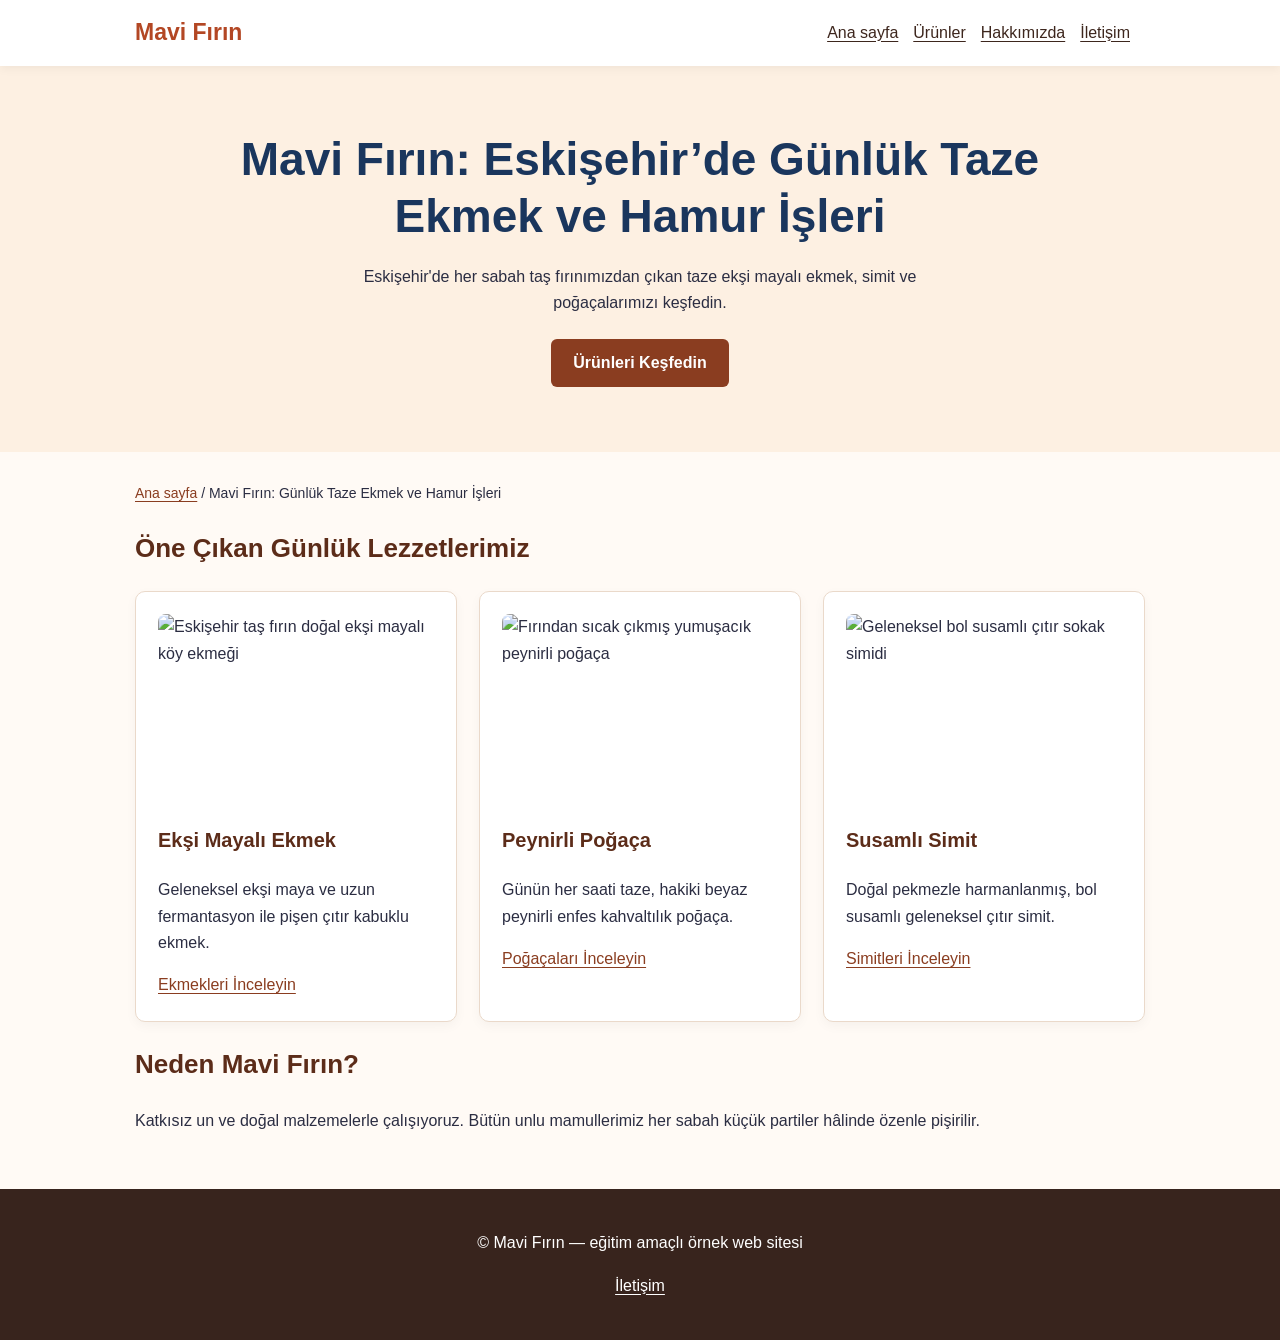
==== index.html @ 82b02103 "feat: Mavi Fırın web sitesi ve SEO geliştirmeleri (sewalaksu)" ====
<!doctype html>
<html lang="tr">

<head>
    <meta charset="utf-8">
    <meta name="viewport" content="width=device-width, initial-scale=1">
    <title>Mavi Fırın | Eskişehir Taze Ekmek ve Unlu Mamuller</title>
    <meta name="description"
        content="Eskişehir Tepebaşı'nda her sabah taş fırında pişen katkısız ekşi mayalı ekmekler, çıtır simit ve poğaçalar. Günlük taze lezzetlerimizi inceleyin.">
    <link rel="stylesheet" href="style.css">
    <!-- 8. hafta: Google etiketini Analytics arayüzünden alıp BURAYA yerleştirin; gerçek kimlik yazın. -->
</head>

<body>
    <header>
        <nav aria-label="Ana menü"><a href="index.html" class="brand">Mavi Fırın</a>
            <div><a href="index.html">Ana sayfa</a><a href="urunler.html">Ürünler</a><a
                    href="hakkimizda.html">Hakkımızda</a><a href="iletisim.html">İletişim</a></div>
        </nav>
    </header>
    <section class="hero">
        <h1>Mavi Fırın: Eskişehir’de Günlük Taze Ekmek ve Hamur İşleri</h1>
        <p>Eskişehir'de her sabah taş fırınımızdan çıkan taze ekşi mayalı ekmek, simit ve poğaçalarımızı keşfedin.</p>
        <a class="btn" href="urunler.html">Ürünleri Keşfedin</a>
    </section>
    <main>
        <p class="crumb"><a href="index.html">Ana sayfa</a> / Mavi Fırın: Günlük Taze Ekmek ve Hamur İşleri</p>
        <section>
            <h2>Öne Çıkan Günlük Lezzetlerimiz</h2>
            <div class="cards">
                <article class="card">
                    <img src="images/eksi-mayali-ekmek.jpg" alt="Eskişehir taş fırın doğal ekşi mayalı köy ekmeği" width="400" height="300" loading="lazy">
                    <h3>Ekşi Mayalı Ekmek</h3>
                    <p>Geleneksel ekşi maya ve uzun fermantasyon ile pişen çıtır kabuklu ekmek.</p>
                    <a href="urunler.html">Ekmekleri İnceleyin</a>
                </article>
                <article class="card">
                    <img src="images/peynirli-pogaca.jpg" alt="Fırından sıcak çıkmış yumuşacık peynirli poğaça" width="400" height="300" loading="lazy">
                    <h3>Peynirli Poğaça</h3>
                    <p>Günün her saati taze, hakiki beyaz peynirli enfes kahvaltılık poğaça.</p>
                    <a href="urunler.html">Poğaçaları İnceleyin</a>
                </article>
                <article class="card">
                    <img src="images/simit.jpg" alt="Geleneksel bol susamlı çıtır sokak simidi" width="400" height="300" loading="lazy">
                    <h3>Susamlı Simit</h3>
                    <p>Doğal pekmezle harmanlanmış, bol susamlı geleneksel çıtır simit.</p>
                    <a href="urunler.html">Simitleri İnceleyin</a>
                </article>
            </div>
        </section>
        <section>
            <h2>Neden Mavi Fırın?</h2>
            <p>Katkısız un ve doğal malzemelerle çalışıyoruz. Bütün unlu mamullerimiz her sabah küçük partiler hâlinde özenle pişirilir.</p>
        </section>
    </main>
    <footer>
        <p>© Mavi Fırın — eğitim amaçlı örnek web sitesi</p>
        <p><a href="iletisim.html">İletişim</a></p>
    </footer>
</body>

</html>
---- style.css ----
* {
    box-sizing: border-box;
}

body {
    margin: 0;
    font-family: Arial, Helvetica, sans-serif;
    color: #2b2d42;
    line-height: 1.65;
    background: #fffaf5;
}

header {
    background: #ffffff;
    box-shadow: 0 2px 10px rgba(0, 0, 0, 0.06);
    position: sticky;
    top: 0;
    z-index: 100;
}

nav {
    max-width: 1050px;
    margin: auto;
    display: flex;
    justify-content: space-between;
    align-items: center;
    gap: 18px;
    padding: 14px 20px;
    flex-wrap: wrap;
}

nav a {
    color: #3d261d;
    margin-right: 15px;
}

nav a:hover,
nav a:focus {
    text-decoration: underline;
}

.brand {
    font-weight: 800;
    font-size: 23px;
    color: #b34724;
    text-decoration: none;
}

.brand:hover,
.brand:focus {
    text-decoration: none;
    opacity: 0.9;
}

.hero {
    background: #fdf0e2;
    padding: 65px 20px;
    text-align: center;
}

.hero h1 {
    font-size: clamp(28px, 5vw, 46px);
    line-height: 1.25;
    max-width: 820px;
    margin: 0 auto 18px;
}

/* H02-U3: style.css dosyasında h1 için yazı rengi */
h1 {
    color: #1a365d;
}

/* H02-S3: Bağlantılara altı çizili görünüm */
a {
    color: #8a3d20;
    text-decoration: underline;
    text-underline-offset: 3px;
}

.hero p {
    max-width: 650px;
    margin: 0 auto 22px;
}

.btn {
    display: inline-block;
    background: #8a3d20;
    color: white;
    padding: 11px 22px;
    border-radius: 6px;
    text-decoration: none;
    font-weight: 600;
}

.btn:hover {
    background: #6e2e16;
}

main {
    max-width: 1050px;
    margin: 30px auto;
    padding: 0 20px;
}

h2 {
    font-size: 26px;
    color: #5c2c19;
}

h3 {
    font-size: 20px;
    color: #5c2c19;
}

.cards {
    display: grid;
    grid-template-columns: repeat(auto-fit, minmax(250px, 1fr));
    gap: 22px;
}

.card {
    background: #ffffff;
    padding: 22px;
    border-radius: 10px;
    border: 1px solid #ead9ca;
    box-shadow: 0 4px 12px rgba(0, 0, 0, 0.04);
}

.card img {
    width: 100%;
    height: 190px;
    object-fit: cover;
    border-radius: 8px;
    margin-bottom: 14px;
    display: block;
}

.notice {
    padding: 17px;
    background: #fff3e2;
    border-left: 5px solid #c26d25;
    margin: 25px 0;
}

footer {
    margin-top: 55px;
    padding: 25px;
    background: #38241d;
    color: #ffffff;
    text-align: center;
}

footer a {
    color: #ffffff;
    text-decoration: underline;
}

.crumb {
    font-size: 14px;
}

label {
    display: block;
    margin: 15px 0 4px;
    font-weight: 600;
}

input,
textarea {
    width: 100%;
    max-width: 550px;
    padding: 10px;
    border: 1px solid #987b6c;
    border-radius: 6px;
}

button {
    background: #8a3d20;
    color: white;
    padding: 12px 24px;
    border: 0;
    border-radius: 6px;
    cursor: pointer;
    font-weight: 600;
}

button:hover {
    background: #6e2e16;
}

/* H02-S4: Taşan öğeleri engelleme kuralları (responsive ve max-width) */
img,
table,
pre {
    max-width: 100%;
    height: auto;
}

@media (max-width: 600px) {
    nav {
        display: block;
    }

    nav a {
        display: inline-block;
        margin: 4px 9px 4px 0;
    }

    .hero {
        padding: 45px 16px;
    }
}
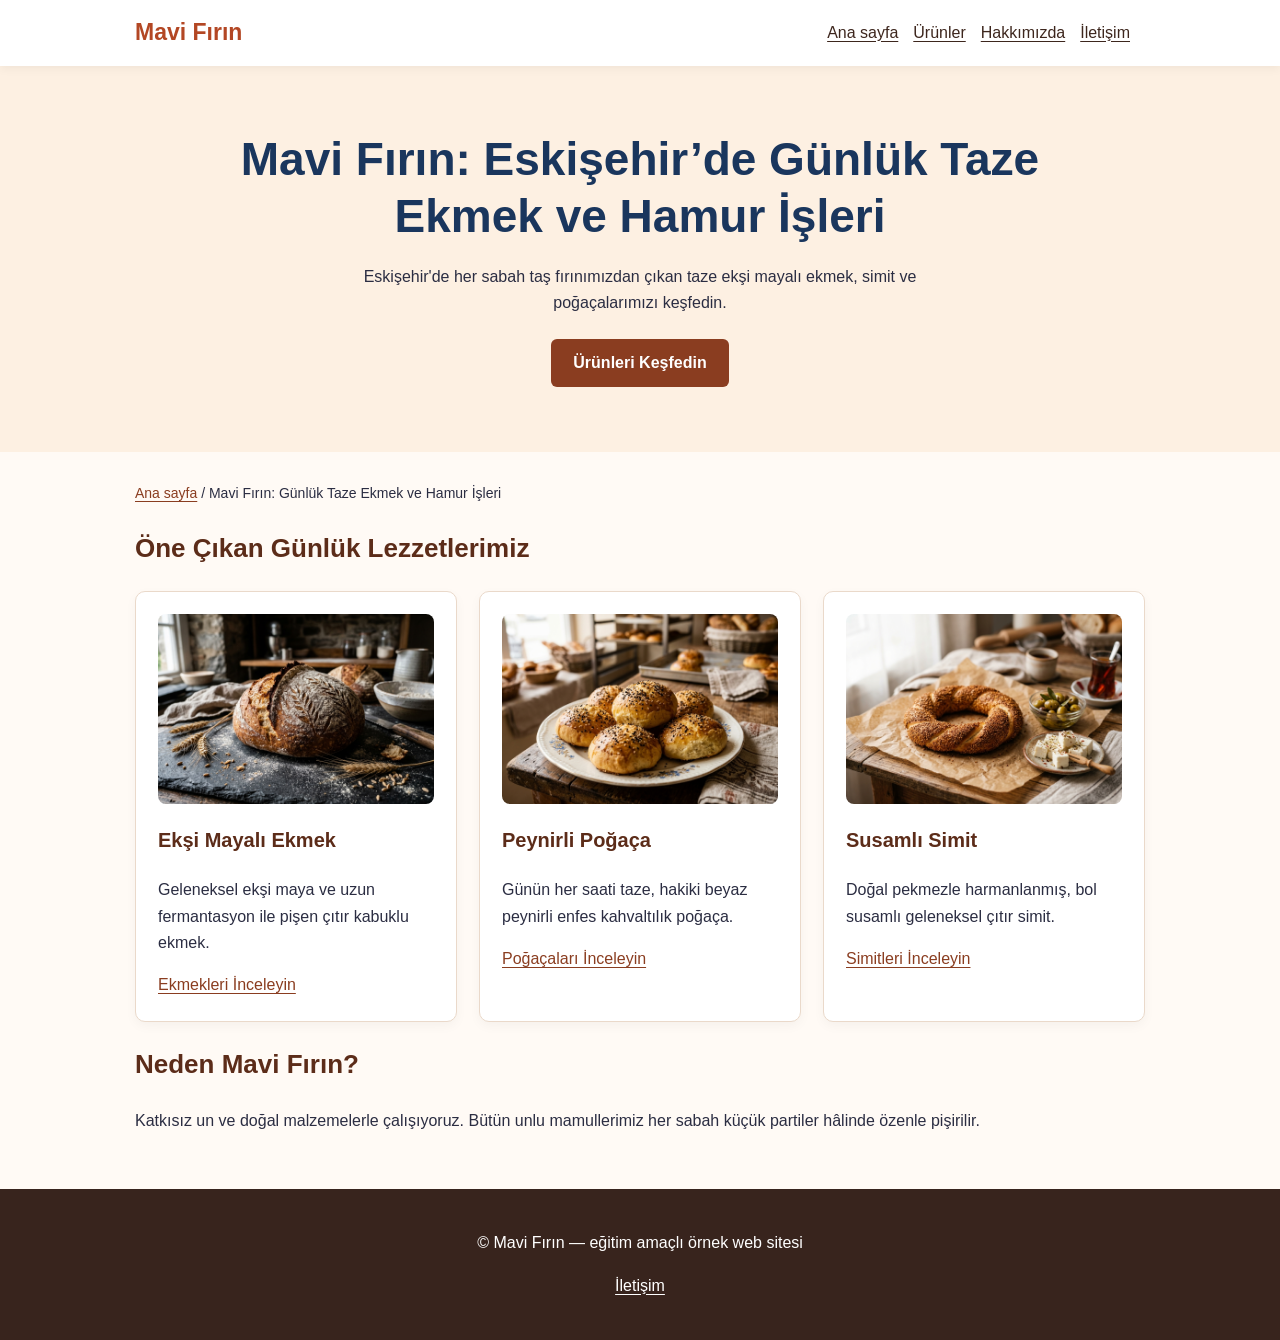
==== commit 3d7d532f: "feat: ödev için tamamen özgün yeni ürün görselleri eklendi" ====
--- a/index.html
+++ b/index.html
@@ -29,19 +29,19 @@
             <h2>Öne Çıkan Günlük Lezzetlerimiz</h2>
             <div class="cards">
                 <article class="card">
-                    <img src="images/eksi-mayali-ekmek.jpg" alt="Eskişehir taş fırın doğal ekşi mayalı köy ekmeği" width="400" height="300" loading="lazy">
+                    <img src="images/koy-ekmegi.jpg" alt="Eskişehir taş fırın doğal ekşi mayalı köy ekmeği" width="400" height="300" loading="lazy">
                     <h3>Ekşi Mayalı Ekmek</h3>
                     <p>Geleneksel ekşi maya ve uzun fermantasyon ile pişen çıtır kabuklu ekmek.</p>
                     <a href="urunler.html">Ekmekleri İnceleyin</a>
                 </article>
                 <article class="card">
-                    <img src="images/peynirli-pogaca.jpg" alt="Fırından sıcak çıkmış yumuşacık peynirli poğaça" width="400" height="300" loading="lazy">
+                    <img src="images/koy-pogacasi.jpg" alt="Fırından sıcak çıkmış yumuşacık peynirli poğaça" width="400" height="300" loading="lazy">
                     <h3>Peynirli Poğaça</h3>
                     <p>Günün her saati taze, hakiki beyaz peynirli enfes kahvaltılık poğaça.</p>
                     <a href="urunler.html">Poğaçaları İnceleyin</a>
                 </article>
                 <article class="card">
-                    <img src="images/simit.jpg" alt="Geleneksel bol susamlı çıtır sokak simidi" width="400" height="300" loading="lazy">
+                    <img src="images/citir-simit.jpg" alt="Geleneksel bol susamlı çıtır sokak simidi" width="400" height="300" loading="lazy">
                     <h3>Susamlı Simit</h3>
                     <p>Doğal pekmezle harmanlanmış, bol susamlı geleneksel çıtır simit.</p>
                     <a href="urunler.html">Simitleri İnceleyin</a>
